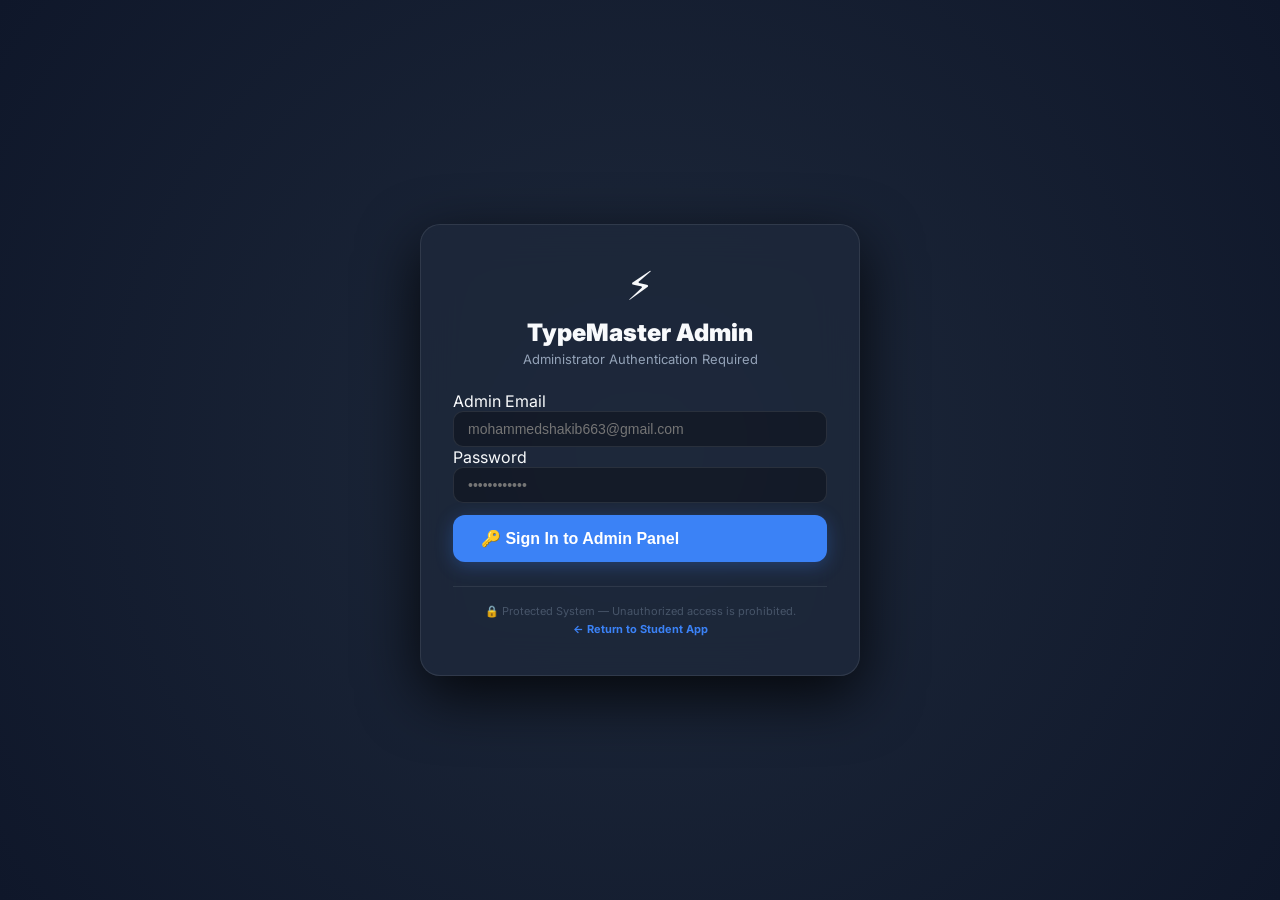
==== admin.html @ edef650a "feat: complete administrator portal admin.html with default admin credentials, lockout protection, a" ====
<!DOCTYPE html>
<html lang="en" data-theme="dark">
<head>
    <meta charset="UTF-8">
    <title>TypeMaster — Administrator Portal</title>
    <meta name="viewport" content="width=device-width, initial-scale=1.0">
    <meta name="robots" content="noindex, nofollow">
    <link rel="icon" type="image/svg+xml" href="assets/favicon.svg">
    <link rel="stylesheet" href="css/themes.css">
    <link rel="stylesheet" href="css/main.css">
    <link rel="stylesheet" href="css/components.css">
    <link rel="stylesheet" href="css/admin.css">
    <link href="https://fonts.googleapis.com/css2?family=Fira+Code:wght@400;600;700&family=Inter:wght@400;500;600;700;800;900&family=Dancing+Script:wght@700&display=swap" rel="stylesheet">
</head>
<body>

    <!-- ═══════════════════════════════════════════════════════════
         LOGIN MODAL OVERLAY (Shown if not authenticated)
    ═══════════════════════════════════════════════════════════ -->
    <div id="admin-login-overlay" class="admin-login-overlay">
        <div class="admin-login-card glass-card">
            <div class="admin-login-brand">
                <span class="brand-icon">⚡</span>
                <h2>TypeMaster Admin</h2>
                <p>Administrator Authentication Required</p>
            </div>

            <div id="login-lockout-msg" class="alert alert-danger" style="display:none;margin-bottom:16px;"></div>

            <form id="admin-login-form">
                <div class="form-group">
                    <label for="admin-email">Admin Email</label>
                    <input type="email" id="admin-email" class="form-input" placeholder="mohammedshakib663@gmail.com" required autocomplete="username">
                </div>
                <div class="form-group">
                    <label for="admin-password">Password</label>
                    <input type="password" id="admin-password" class="form-input" placeholder="••••••••••••" required autocomplete="current-password">
                </div>
                <button type="submit" class="btn btn-primary btn-lg" style="width:100%;margin-top:12px;" id="btn-admin-login">
                    🔑 Sign In to Admin Panel
                </button>
            </form>

            <div class="security-demo-note">
                🔒 Protected System — Unauthorized access is prohibited. <br>
                <a href="index.html" style="color:var(--primary);text-decoration:none;font-weight:700;">← Return to Student App</a>
            </div>
        </div>
    </div>

    <!-- ═══════════════════════════════════════════════════════════
         FIRST-LOGIN PASSWORD CHANGE MODAL
    ═══════════════════════════════════════════════════════════ -->
    <div id="force-password-modal" class="modal-overlay" style="display:none;">
        <div class="modal-card glass-card" style="max-width:480px;">
            <div class="modal-header">
                <h3>⚠️ Change Default Password</h3>
            </div>
            <div class="modal-body">
                <p style="font-size:13px;color:var(--text-sub);margin-bottom:16px;">
                    You are logged in with the default administrator password. For security, please update your password before proceeding.
                </p>
                <form id="force-pass-form">
                    <div class="form-group">
                        <label>New Password</label>
                        <input type="password" id="new-admin-pass" class="form-input" placeholder="At least 8 characters" required minlength="8">
                    </div>
                    <div class="form-group">
                        <label>Confirm New Password</label>
                        <input type="password" id="confirm-admin-pass" class="form-input" placeholder="Re-enter new password" required minlength="8">
                    </div>
                    <button type="submit" class="btn btn-primary" style="width:100%;margin-top:12px;">🔒 Save New Password</button>
                </form>
            </div>
        </div>
    </div>

    <!-- ═══════════════════════════════════════════════════════════
         MAIN ADMIN LAYOUT
    ═══════════════════════════════════════════════════════════ -->
    <div class="app-layout" id="admin-main-app" style="display:none;">
        <!-- Admin Sidebar -->
        <aside class="sidebar">
            <div class="sidebar-logo">
                <span class="logo-icon">⚡</span>
                <span class="logo-text">TypeMaster <small style="color:var(--warn);font-size:10px;display:block;">ADMIN PORTAL</small></span>
            </div>

            <nav class="nav-menu">
                <a class="nav-link active" data-admin-view="dashboard" href="#">
                    <span class="nav-icon">📊</span> Overview Dashboard
                </a>
                <a class="nav-link" data-admin-view="curriculum" href="#">
                    <span class="nav-icon">📚</span> 300 Lessons Manager
                </a>
                <a class="nav-link" data-admin-view="certificates" href="#">
                    <span class="nav-icon">📜</span> Certificates Manager
                </a>
                <a class="nav-link" data-admin-view="texts" href="#">
                    <span class="nav-icon">📝</span> Practice Texts Manager
                </a>
                <a class="nav-link" data-admin-view="achievements" href="#">
                    <span class="nav-icon">🏆</span> Achievements Config
                </a>
                <a class="nav-link" data-admin-view="security" href="#">
                    <span class="nav-icon">🔒</span> Security & Password
                </a>
            </nav>

            <div class="sidebar-footer">
                <button class="btn btn-ghost btn-sm" style="width:100%;color:var(--error);" id="btn-admin-logout">
                    🚪 Logout Admin
                </button>
            </div>
        </aside>

        <!-- Main Workspace -->
        <main class="main-content">
            <!-- Header -->
            <header class="top-bar">
                <div class="top-bar-title" id="admin-page-title">Overview Dashboard</div>
                <div style="display:flex;align-items:center;gap:12px;">
                    <span class="badge badge-warn">⚙️ Admin Mode</span>
                    <span style="font-size:12px;color:var(--text-muted);" id="admin-user-display">mohammedshakib663@gmail.com</span>
                    <a href="index.html" class="btn btn-ghost btn-sm">👁️ Student View</a>
                </div>
            </header>

            <!-- Security Alert Banner -->
            <div style="background:rgba(245,158,11,0.1);border:1px solid var(--warn);padding:10px 16px;border-radius:10px;margin-bottom:20px;font-size:12px;color:var(--warn);display:flex;align-items:center;justify-content:space-between;">
                <span>ℹ️ <strong>Demonstration Security Notice:</strong> Client-side authentication active for local setup. Replace with server-side OAuth/JWT before public deployment.</span>
                <span style="font-weight:800;">TypeMaster v3.0</span>
            </div>

            <!-- Content Area -->
            <div class="content-body">
                <!-- VIEW 1: OVERVIEW DASHBOARD -->
                <section id="admin-view-dashboard" class="admin-view-section active">
                    <div class="stats-overview-grid" style="display:grid;grid-template-columns:repeat(auto-fit, minmax(200px, 1fr));gap:16px;margin-bottom:24px;">
                        <div class="glass-card" style="padding:20px;">
                            <div style="font-size:11px;color:var(--text-sub);text-transform:uppercase;font-weight:700;">Total Curriculum</div>
                            <div style="font-size:32px;font-weight:900;color:var(--primary);">300 Lessons</div>
                            <div style="font-size:12px;color:var(--success);margin-top:4px;">15 Units Active</div>
                        </div>
                        <div class="glass-card" style="padding:20px;">
                            <div style="font-size:11px;color:var(--text-sub);text-transform:uppercase;font-weight:700;">Milestone Certificates</div>
                            <div style="font-size:32px;font-weight:900;color:var(--warn);" id="admin-stat-certs">6 Levels</div>
                            <div style="font-size:12px;color:var(--text-sub);margin-top:4px;">Signed by Mohammed Shakib</div>
                        </div>
                        <div class="glass-card" style="padding:20px;">
                            <div style="font-size:11px;color:var(--text-sub);text-transform:uppercase;font-weight:700;">Provider Name</div>
                            <div style="font-size:20px;font-weight:900;color:#FFF;" id="admin-stat-provider">Mohammed Shakib</div>
                            <div style="font-size:12px;color:var(--primary);margin-top:4px;">Founder & Director</div>
                        </div>
                        <div class="glass-card" style="padding:20px;">
                            <div style="font-size:11px;color:var(--text-sub);text-transform:uppercase;font-weight:700;">System Health</div>
                            <div style="font-size:20px;font-weight:900;color:var(--success);">100% Operational</div>
                            <div style="font-size:12px;color:var(--text-sub);margin-top:4px;">PWA & LocalStorage Active</div>
                        </div>
                    </div>

                    <div class="glass-card" style="padding:24px;margin-bottom:24px;">
                        <h3 style="font-size:16px;margin-bottom:14px;">⚡ Quick Management Actions</h3>
                        <div style="display:flex;gap:12px;flex-wrap:wrap;">
                            <button class="btn btn-primary" onclick="switchAdminView('curriculum')">📚 Manage 300 Lessons</button>
                            <button class="btn btn-ghost" onclick="switchAdminView('certificates')">📜 Provider & Certificate Settings</button>
                            <button class="btn btn-ghost" onclick="switchAdminView('security')">🔒 Change Admin Password</button>
                        </div>
                    </div>
                </section>

                <!-- VIEW 2: LESSON MANAGEMENT -->
                <section id="admin-view-curriculum" class="admin-view-section" style="display:none;">
                    <div class="glass-card" style="padding:24px;">
                        <div style="display:flex;justify-content:space-between;align-items:center;margin-bottom:16px;">
                            <h3 style="font-size:18px;">📚 300-Lesson Curriculum Overview</h3>
                            <span class="badge badge-primary">300 Active Lessons</span>
                        </div>
                        <div style="max-height:500px;overflow-y:auto;">
                            <table class="admin-table">
                                <thead>
                                    <tr>
                                        <th>ID</th>
                                        <th>Title</th>
                                        <th>Unit</th>
                                        <th>Target Keys</th>
                                        <th>Min WPM</th>
                                        <th>Min Acc</th>
                                    </tr>
                                </thead>
                                <tbody id="admin-curriculum-table-body"></tbody>
                            </table>
                        </div>
                    </div>
                </section>

                <!-- VIEW 3: CERTIFICATE MANAGEMENT -->
                <section id="admin-view-certificates" class="admin-view-section" style="display:none;">
                    <div class="glass-card" style="padding:24px;margin-bottom:24px;">
                        <h3 style="font-size:18px;margin-bottom:16px;">📜 Provider Details Configuration</h3>
                        <form id="admin-provider-form">
                            <div style="display:grid;grid-template-columns:1fr 1fr 1fr;gap:16px;margin-bottom:16px;">
                                <div class="form-group">
                                    <label>Provider Name (Signed By)</label>
                                    <input type="text" id="adm-prov-name" class="form-input" value="Mohammed Shakib" required>
                                </div>
                                <div class="form-group">
                                    <label>Provider Title</label>
                                    <input type="text" id="adm-prov-title" class="form-input" value="Founder & Director" required>
                                </div>
                                <div class="form-group">
                                    <label>Organization</label>
                                    <input type="text" id="adm-prov-org" class="form-input" value="TypeMaster Academy" required>
                                </div>
                            </div>
                            <button type="submit" class="btn btn-primary">💾 Save Provider Settings</button>
                        </form>
                    </div>

                    <div class="glass-card" style="padding:24px;">
                        <h3 style="font-size:18px;margin-bottom:14px;">🎓 Issued Certificates Ledger</h3>
                        <div id="admin-issued-certs-list" style="font-size:13px;color:var(--text-sub);">Loading issued certificates...</div>
                    </div>
                </section>

                <!-- VIEW 4: PRACTICE TEXTS -->
                <section id="admin-view-texts" class="admin-view-section" style="display:none;">
                    <div class="glass-card" style="padding:24px;">
                        <h3 style="font-size:18px;margin-bottom:14px;">📝 Custom Practice Text Repository</h3>
                        <p style="font-size:13px;color:var(--text-sub);margin-bottom:16px;">Manage practice text categories: Easy, Medium, Hard, Quotes, Numbers, Code.</p>
                        <div style="background:rgba(0,0,0,0.3);padding:16px;border-radius:12px;font-family:monospace;font-size:13px;color:var(--primary);">
                            TEXT_DATA Repository Active (10 Easy, 10 Medium, 10 Hard, 8 Quotes, 5 Numbers, 7 Symbols, 15 Code Snippets)
                        </div>
                    </div>
                </section>

                <!-- VIEW 5: ACHIEVEMENTS -->
                <section id="admin-view-achievements" class="admin-view-section" style="display:none;">
                    <div class="glass-card" style="padding:24px;">
                        <h3 style="font-size:18px;margin-bottom:14px;">🏆 Achievement Badges Configuration</h3>
                        <p style="font-size:13px;color:var(--text-sub);">24+ unlockable achievement badges active across speed, accuracy, streaks, and curriculum milestones.</p>
                    </div>
                </section>

                <!-- VIEW 6: SECURITY & PASSWORD -->
                <section id="admin-view-security" class="admin-view-section" style="display:none;">
                    <div class="glass-card" style="padding:24px;max-width:560px;">
                        <h3 style="font-size:18px;margin-bottom:16px;">🔒 Change Administrator Password</h3>
                        <form id="admin-change-pass-form">
                            <div class="form-group">
                                <label>Current Password</label>
                                <input type="password" id="adm-curr-pass" class="form-input" placeholder="Current password" required>
                            </div>
                            <div class="form-group">
                                <label>New Password</label>
                                <input type="password" id="adm-new-pass" class="form-input" placeholder="At least 8 characters" required minlength="8">
                            </div>
                            <div class="form-group">
                                <label>Confirm New Password</label>
                                <input type="password" id="adm-conf-pass" class="form-input" placeholder="Confirm new password" required minlength="8">
                            </div>
                            <button type="submit" class="btn btn-primary" style="margin-top:10px;">🔒 Update Administrator Password</button>
                        </form>
                    </div>
                </section>
            </div>
        </main>
    </div>

    <!-- Scripts -->
    <script src="js/curriculum.js"></script>
    <script src="js/certificate.js"></script>
    <script src="js/admin.js"></script>

</body>
</html>
---- css/themes.css ----
/* ─────────────────────────────────────────────────────────
   TypeMaster v3 - CSS Theme Variables
   8 premium themes using CSS custom properties
───────────────────────────────────────────────────────── */

:root, [data-theme="dark"] {
    --bg:          #0F172A;
    --bg-alt:      #111827;
    --card:        rgba(30, 41, 59, 0.75);
    --card-border: rgba(255, 255, 255, 0.09);
    --primary:     #3B82F6;
    --primary-h:   #2563EB;
    --primary-a:   rgba(59, 130, 246, 0.25);
    --success:     #22C55E;
    --success-a:   rgba(34, 197, 94, 0.2);
    --error:       #EF4444;
    --error-a:     rgba(239, 68, 68, 0.2);
    --warn:        #F59E0B;
    --warn-a:      rgba(245, 158, 11, 0.2);
    --purple:      #8B5CF6;
    --cyan:        #06B6D4;
    --text:        #F8FAFC;
    --text-sub:    #94A3B8;
    --text-muted:  #475569;
    --shadow:      rgba(0, 0, 0, 0.45);
    --glow:        rgba(59, 130, 246, 0.3);
    --char-ok:     #22C55E;
    --char-err:    #EF4444;
    --char-un:     #64748B;
    --caret-c:     #3B82F6;
    --xp-bar:      #3B82F6;
}

[data-theme="light"] {
    --bg:          #F1F5F9;
    --bg-alt:      #E2E8F0;
    --card:        rgba(255, 255, 255, 0.9);
    --card-border: rgba(0, 0, 0, 0.09);
    --primary:     #2563EB;
    --primary-h:   #1D4ED8;
    --primary-a:   rgba(37, 99, 235, 0.15);
    --success:     #16A34A;
    --success-a:   rgba(22, 163, 74, 0.15);
    --error:       #DC2626;
    --error-a:     rgba(220, 38, 38, 0.12);
    --warn:        #D97706;
    --warn-a:      rgba(217, 119, 6, 0.15);
    --purple:      #7C3AED;
    --cyan:        #0891B2;
    --text:        #0F172A;
    --text-sub:    #475569;
    --text-muted:  #94A3B8;
    --shadow:      rgba(0, 0, 0, 0.1);
    --glow:        rgba(37, 99, 235, 0.2);
    --char-ok:     #16A34A;
    --char-err:    #DC2626;
    --char-un:     #94A3B8;
    --caret-c:     #2563EB;
    --xp-bar:      #2563EB;
}

[data-theme="midnight"] {
    --bg:          #030712;
    --bg-alt:      #0a0f1e;
    --card:        rgba(17, 24, 39, 0.85);
    --card-border: rgba(255, 255, 255, 0.06);
    --primary:     #6366F1;
    --primary-h:   #4F46E5;
    --primary-a:   rgba(99, 102, 241, 0.3);
    --success:     #10B981;
    --success-a:   rgba(16, 185, 129, 0.2);
    --error:       #F43F5E;
    --error-a:     rgba(244, 63, 94, 0.2);
    --warn:        #F59E0B;
    --warn-a:      rgba(245, 158, 11, 0.15);
    --purple:      #A78BFA;
    --cyan:        #22D3EE;
    --text:        #F9FAFB;
    --text-sub:    #9CA3AF;
    --text-muted:  #4B5563;
    --shadow:      rgba(0, 0, 0, 0.65);
    --glow:        rgba(99, 102, 241, 0.35);
    --char-ok:     #10B981;
    --char-err:    #F43F5E;
    --char-un:     #374151;
    --caret-c:     #6366F1;
    --xp-bar:      #6366F1;
}

[data-theme="cyber"] {
    --bg:          #050B14;
    --bg-alt:      #0A192F;
    --card:        rgba(10, 25, 47, 0.88);
    --card-border: rgba(0, 242, 254, 0.2);
    --primary:     #00F2FE;
    --primary-h:   #4FACFE;
    --primary-a:   rgba(0, 242, 254, 0.18);
    --success:     #00FF87;
    --success-a:   rgba(0, 255, 135, 0.15);
    --error:       #FF0844;
    --error-a:     rgba(255, 8, 68, 0.15);
    --warn:        #FFB199;
    --warn-a:      rgba(255, 177, 153, 0.15);
    --purple:      #BD34FE;
    --cyan:        #00F2FE;
    --text:        #E6F1FF;
    --text-sub:    #8892B0;
    --text-muted:  #3D5A80;
    --shadow:      rgba(0, 242, 254, 0.15);
    --glow:        rgba(0, 242, 254, 0.4);
    --char-ok:     #00FF87;
    --char-err:    #FF0844;
    --char-un:     #2D4A6A;
    --caret-c:     #00F2FE;
    --xp-bar:      #00F2FE;
}

[data-theme="hacker"] {
    --bg:          #050E05;
    --bg-alt:      #071207;
    --card:        rgba(10, 30, 10, 0.88);
    --card-border: rgba(34, 197, 94, 0.25);
    --primary:     #22C55E;
    --primary-h:   #16A34A;
    --primary-a:   rgba(34, 197, 94, 0.2);
    --success:     #4ADE80;
    --success-a:   rgba(74, 222, 128, 0.15);
    --error:       #F87171;
    --error-a:     rgba(248, 113, 113, 0.15);
    --warn:        #FACC15;
    --warn-a:      rgba(250, 204, 21, 0.15);
    --purple:      #A3E635;
    --cyan:        #34D399;
    --text:        #DCFCE7;
    --text-sub:    #86EFAC;
    --text-muted:  #166534;
    --shadow:      rgba(34, 197, 94, 0.2);
    --glow:        rgba(34, 197, 94, 0.4);
    --char-ok:     #4ADE80;
    --char-err:    #F87171;
    --char-un:     #166534;
    --caret-c:     #22C55E;
    --xp-bar:      #22C55E;
}

[data-theme="purple"] {
    --bg:          #120924;
    --bg-alt:      #1a1035;
    --card:        rgba(35, 18, 65, 0.85);
    --card-border: rgba(168, 85, 247, 0.2);
    --primary:     #A855F7;
    --primary-h:   #9333EA;
    --primary-a:   rgba(168, 85, 247, 0.2);
    --success:     #34D399;
    --success-a:   rgba(52, 211, 153, 0.15);
    --error:       #F43F5E;
    --error-a:     rgba(244, 63, 94, 0.15);
    --warn:        #FBBF24;
    --warn-a:      rgba(251, 191, 36, 0.15);
    --purple:      #C084FC;
    --cyan:        #818CF8;
    --text:        #FAF5FF;
    --text-sub:    #E9D5FF;
    --text-muted:  #581C87;
    --shadow:      rgba(168, 85, 247, 0.3);
    --glow:        rgba(168, 85, 247, 0.45);
    --char-ok:     #34D399;
    --char-err:    #F43F5E;
    --char-un:     #581C87;
    --caret-c:     #A855F7;
    --xp-bar:      #A855F7;
}

[data-theme="ocean"] {
    --bg:          #0A192F;
    --bg-alt:      #0D2137;
    --card:        rgba(15, 34, 64, 0.88);
    --card-border: rgba(100, 255, 218, 0.18);
    --primary:     #64FFDA;
    --primary-h:   #45D9B5;
    --primary-a:   rgba(100, 255, 218, 0.15);
    --success:     #64FFDA;
    --success-a:   rgba(100, 255, 218, 0.15);
    --error:       #FF5370;
    --error-a:     rgba(255, 83, 112, 0.15);
    --warn:        #FFCB6B;
    --warn-a:      rgba(255, 203, 107, 0.15);
    --purple:      #C792EA;
    --cyan:        #89DDFF;
    --text:        #CCD6F6;
    --text-sub:    #8892B0;
    --text-muted:  #1E3A5F;
    --shadow:      rgba(0, 0, 0, 0.5);
    --glow:        rgba(100, 255, 218, 0.3);
    --char-ok:     #64FFDA;
    --char-err:    #FF5370;
    --char-un:     #1E3A5F;
    --caret-c:     #64FFDA;
    --xp-bar:      #64FFDA;
}

[data-theme="sunset"] {
    --bg:          #1A0C18;
    --bg-alt:      #24111F;
    --card:        rgba(45, 18, 42, 0.85);
    --card-border: rgba(251, 146, 60, 0.2);
    --primary:     #FB923C;
    --primary-h:   #F97316;
    --primary-a:   rgba(251, 146, 60, 0.2);
    --success:     #4ADE80;
    --success-a:   rgba(74, 222, 128, 0.15);
    --error:       #F43F5E;
    --error-a:     rgba(244, 63, 94, 0.15);
    --warn:        #FACC15;
    --warn-a:      rgba(250, 204, 21, 0.15);
    --purple:      #E879F9;
    --cyan:        #F472B6;
    --text:        #FFF7ED;
    --text-sub:    #FFEDD5;
    --text-muted:  #7C2D12;
    --shadow:      rgba(251, 146, 60, 0.2);
    --glow:        rgba(251, 146, 60, 0.4);
    --char-ok:     #4ADE80;
    --char-err:    #F43F5E;
    --char-un:     #7C2D12;
    --caret-c:     #FB923C;
    --xp-bar:      #FB923C;
}
---- css/main.css ----
/* ─────────────────────────────────────────────────────────
   TypeMaster v3 - Core Styles & Layout
───────────────────────────────────────────────────────── */

*, *::before, *::after { box-sizing: border-box; margin: 0; padding: 0; }

html {
    scroll-behavior: smooth;
    font-size: 16px;
}

body {
    font-family: 'Inter', system-ui, -apple-system, sans-serif;
    background: var(--bg);
    color: var(--text);
    min-height: 100vh;
    display: flex;
    flex-direction: column;
    overflow-x: hidden;
    transition: background 0.3s ease, color 0.3s ease;
}

/* ─── SCROLLBAR ─── */
::-webkit-scrollbar { width: 7px; }
::-webkit-scrollbar-track { background: transparent; }
::-webkit-scrollbar-thumb { background: var(--card-border); border-radius: 10px; }
::-webkit-scrollbar-thumb:hover { background: var(--primary); }

/* ─── GLASS CARD ─── */
.glass-card {
    background: var(--card);
    backdrop-filter: blur(20px);
    -webkit-backdrop-filter: blur(20px);
    border: 1px solid var(--card-border);
    border-radius: 20px;
    box-shadow: 0 8px 40px var(--shadow);
}

/* ─── LAYOUT ─── */
.app-layout {
    display: flex;
    min-height: 100vh;
}

/* ─── SIDEBAR NAV ─── */
.sidebar {
    width: 240px;
    min-height: 100vh;
    background: var(--card);
    backdrop-filter: blur(20px);
    border-right: 1px solid var(--card-border);
    display: flex;
    flex-direction: column;
    padding: 24px 0;
    gap: 4px;
    position: fixed;
    top: 0; left: 0; bottom: 0;
    z-index: 100;
    transition: transform 0.3s ease;
}

.sidebar-brand {
    display: flex;
    align-items: center;
    gap: 12px;
    padding: 0 20px 24px;
    border-bottom: 1px solid var(--card-border);
    margin-bottom: 8px;
    text-decoration: none;
    color: var(--text);
}

.brand-icon-wrap {
    width: 42px;
    height: 42px;
    border-radius: 12px;
    background: var(--primary-a);
    border: 1px solid var(--primary);
    display: flex;
    align-items: center;
    justify-content: center;
    font-size: 22px;
    box-shadow: 0 0 14px var(--glow);
}

.brand-text h1 {
    font-size: 17px;
    font-weight: 800;
    background: linear-gradient(135deg, var(--text) 0%, var(--primary) 100%);
    -webkit-background-clip: text;
    -webkit-text-fill-color: transparent;
    letter-spacing: -0.3px;
}

.brand-tagline {
    font-size: 11px;
    color: var(--text-sub);
    font-weight: 500;
}

.nav-link {
    display: flex;
    align-items: center;
    gap: 12px;
    padding: 11px 20px;
    border-radius: 12px;
    margin: 0 12px;
    color: var(--text-sub);
    text-decoration: none;
    font-size: 14px;
    font-weight: 600;
    transition: all 0.18s ease;
    cursor: pointer;
}

.nav-link:hover {
    color: var(--text);
    background: rgba(255, 255, 255, 0.05);
}

.nav-link.active {
    color: var(--text);
    background: var(--primary-a);
    border: 1px solid var(--primary);
    box-shadow: 0 0 14px var(--glow);
}

.nav-link .nav-icon { font-size: 18px; width: 22px; text-align: center; }

.sidebar-footer {
    margin-top: auto;
    padding: 16px 20px;
    border-top: 1px solid var(--card-border);
}

.xp-bar-wrap { margin-top: 8px; }
.xp-bar-track { height: 5px; background: rgba(255,255,255,0.1); border-radius: 10px; overflow: hidden; }
.xp-bar-fill { height: 100%; background: var(--xp-bar); border-radius: 10px; transition: width 0.6s ease; box-shadow: 0 0 8px var(--glow); }

/* ─── MAIN CONTENT ─── */
.main-content {
    flex: 1;
    margin-left: 240px;
    min-height: 100vh;
    display: flex;
    flex-direction: column;
    max-width: calc(100vw - 240px);
}

.top-bar {
    position: sticky;
    top: 0;
    z-index: 50;
    padding: 14px 32px;
    background: rgba(var(--bg), 0.85);
    backdrop-filter: blur(16px);
    border-bottom: 1px solid var(--card-border);
    display: flex;
    align-items: center;
    justify-content: space-between;
    gap: 16px;
}

.top-bar-streak {
    display: flex;
    align-items: center;
    gap: 8px;
    font-size: 14px;
    color: var(--warn);
    font-weight: 700;
    background: var(--warn-a);
    padding: 6px 14px;
    border-radius: 20px;
    border: 1px solid var(--warn);
}

.install-pwa-btn {
    display: none;
    align-items: center;
    gap: 8px;
    padding: 8px 16px;
    background: var(--primary-a);
    border: 1px solid var(--primary);
    border-radius: 10px;
    color: var(--primary);
    font-size: 13px;
    font-weight: 600;
    cursor: pointer;
}

.page-content {
    flex: 1;
    padding: 32px;
    overflow-y: auto;
}

/* ─── VIEWS ─── */
.view-section { display: none; animation: fadeUp 0.3s ease; }
.view-section.active { display: block; }

@keyframes fadeUp {
    from { opacity: 0; transform: translateY(16px); }
    to   { opacity: 1; transform: translateY(0); }
}

/* ─── PAGE HEADERS ─── */
.page-header {
    margin-bottom: 28px;
}

.page-header h2 {
    font-size: 26px;
    font-weight: 800;
    letter-spacing: -0.5px;
    margin-bottom: 6px;
}

.page-header p {
    color: var(--text-sub);
    font-size: 15px;
}

/* ─── GENERIC GRID CARDS ─── */
.stats-grid {
    display: grid;
    grid-template-columns: repeat(auto-fit, minmax(160px, 1fr));
    gap: 16px;
    margin-bottom: 24px;
}

.stat-card {
    background: var(--card);
    border: 1px solid var(--card-border);
    border-radius: 16px;
    padding: 20px;
    text-align: center;
    transition: transform 0.2s ease;
}

.stat-card:hover { transform: translateY(-3px); }
.stat-card .label { font-size: 11px; text-transform: uppercase; letter-spacing: 1px; color: var(--text-muted); margin-bottom: 6px; }
.stat-card .value { font-size: 26px; font-weight: 800; color: var(--text); }
.stat-card .value.primary { color: var(--primary); }
.stat-card .value.success { color: var(--success); }
.stat-card .value.warn { color: var(--warn); }

/* ─── BUTTONS ─── */
.btn {
    display: inline-flex;
    align-items: center;
    gap: 8px;
    padding: 10px 22px;
    border-radius: 12px;
    font-size: 14px;
    font-weight: 600;
    border: none;
    cursor: pointer;
    transition: all 0.2s ease;
    text-decoration: none;
    white-space: nowrap;
}

.btn-primary {
    background: var(--primary);
    color: #fff;
    box-shadow: 0 4px 18px var(--glow);
}

.btn-primary:hover {
    background: var(--primary-h);
    transform: translateY(-2px);
    box-shadow: 0 6px 24px var(--glow);
}

.btn-ghost {
    background: rgba(255,255,255,0.06);
    color: var(--text-sub);
    border: 1px solid var(--card-border);
}

.btn-ghost:hover {
    background: rgba(255,255,255,0.12);
    color: var(--text);
}

.btn-danger {
    background: var(--error-a);
    color: var(--error);
    border: 1px solid var(--error);
}

.btn-danger:hover { background: var(--error); color: #fff; }

.btn-sm { padding: 7px 14px; font-size: 13px; }
.btn-lg { padding: 14px 28px; font-size: 16px; }

/* ─── BADGES ─── */
.badge {
    display: inline-flex;
    align-items: center;
    padding: 2px 10px;
    border-radius: 20px;
    font-size: 12px;
    font-weight: 700;
}

.badge-success { background: var(--success-a); color: var(--success); }
.badge-error   { background: var(--error-a);   color: var(--error); }
.badge-warn    { background: var(--warn-a);     color: var(--warn); }
.badge-primary { background: var(--primary-a);  color: var(--primary); }

.grade-badge {
    font-size: 14px;
    font-weight: 800;
    color: var(--primary);
    background: var(--primary-a);
    padding: 2px 10px;
    border-radius: 8px;
}

/* ─── MODALS ─── */
.modal {
    position: fixed;
    inset: 0;
    background: rgba(0, 0, 0, 0.7);
    backdrop-filter: blur(10px);
    z-index: 9000;
    display: flex;
    align-items: center;
    justify-content: center;
    padding: 20px;
    opacity: 0;
    pointer-events: none;
    transition: opacity 0.25s ease;
}

.modal.open {
    opacity: 1;
    pointer-events: all;
}

.modal-box {
    width: 100%;
    max-width: 780px;
    max-height: 90vh;
    overflow-y: auto;
    padding: 32px;
    transform: scale(0.95);
    transition: transform 0.3s cubic-bezier(0.34, 1.56, 0.64, 1);
}

.modal.open .modal-box {
    transform: scale(1);
}

.modal-header {
    display: flex;
    align-items: center;
    justify-content: space-between;
    margin-bottom: 24px;
}

.modal-close-btn {
    width: 34px;
    height: 34px;
    background: rgba(255,255,255,0.08);
    border: 1px solid var(--card-border);
    border-radius: 50%;
    color: var(--text-sub);
    font-size: 16px;
    cursor: pointer;
    display: flex;
    align-items: center;
    justify-content: center;
}

.modal-close-btn:hover { background: var(--error-a); color: var(--error); }

/* ─── TOAST / ACHIEVEMENT ─── */
.achievement-toast {
    position: fixed;
    bottom: 28px;
    right: 28px;
    display: flex;
    align-items: center;
    gap: 16px;
    padding: 16px 22px;
    z-index: 99990;
    border-left: 4px solid var(--success);
    opacity: 0;
    transform: translateX(30px);
    transition: all 0.4s cubic-bezier(0.34, 1.56, 0.64, 1);
    max-width: 340px;
}

.achievement-toast.show { opacity: 1; transform: translateX(0); }
.achievement-toast .toast-icon { font-size: 34px; }
.achievement-toast button { background: none; border: none; color: var(--text-muted); cursor: pointer; font-size: 18px; margin-left: auto; }

/* ─── TABLE ─── */
.data-table {
    width: 100%;
    border-collapse: collapse;
    font-size: 14px;
}

.data-table th {
    text-align: left;
    padding: 12px 16px;
    font-size: 11px;
    text-transform: uppercase;
    letter-spacing: 0.8px;
    color: var(--text-muted);
    border-bottom: 1px solid var(--card-border);
}

.data-table td {
    padding: 12px 16px;
    border-bottom: 1px solid rgba(255,255,255,0.04);
    color: var(--text-sub);
}

.data-table tr:hover td { background: rgba(255,255,255,0.02); }

/* ─── CHART CONTAINERS ─── */
.chart-wrap {
    position: relative;
    height: 280px;
}

.chart-wrap-sm { height: 200px; }

/* ─── SETTINGS FORM ─── */
.settings-group {
    margin-bottom: 28px;
}

.settings-group h3 {
    font-size: 14px;
    font-weight: 700;
    color: var(--text-sub);
    text-transform: uppercase;
    letter-spacing: 0.8px;
    margin-bottom: 16px;
    padding-bottom: 10px;
    border-bottom: 1px solid var(--card-border);
}

.setting-row {
    display: flex;
    align-items: center;
    justify-content: space-between;
    padding: 12px 0;
    gap: 16px;
}

.setting-label { font-size: 14px; font-weight: 500; color: var(--text); }
.setting-sub   { font-size: 12px; color: var(--text-muted); margin-top: 2px; }

.setting-control {
    min-width: 160px;
}

.form-select, .form-input {
    width: 100%;
    padding: 9px 14px;
    background: rgba(0,0,0,0.3);
    border: 1px solid var(--card-border);
    border-radius: 10px;
    color: var(--text);
    font-size: 14px;
    transition: border-color 0.2s;
}

.form-select:focus, .form-input:focus {
    outline: none;
    border-color: var(--primary);
    box-shadow: 0 0 0 3px var(--primary-a);
}

input[type="range"] {
    width: 100%;
    accent-color: var(--primary);
}

.toggle-switch {
    position: relative;
    width: 46px;
    height: 24px;
}

.toggle-switch input { opacity: 0; width: 0; height: 0; }

.toggle-track {
    position: absolute;
    inset: 0;
    background: rgba(255,255,255,0.15);
    border-radius: 12px;
    cursor: pointer;
    transition: background 0.3s;
}

.toggle-track::before {
    content: '';
    position: absolute;
    width: 18px; height: 18px;
    top: 3px; left: 3px;
    background: white;
    border-radius: 50%;
    transition: transform 0.3s;
}

.toggle-switch input:checked + .toggle-track { background: var(--primary); }
.toggle-switch input:checked + .toggle-track::before { transform: translateX(22px); }

/* ─── LEVEL UP BANNER ─── */
.level-up-banner {
    position: fixed;
    top: 50%;
    left: 50%;
    transform: translate(-50%, -50%) scale(0.8);
    z-index: 99998;
    padding: 48px;
    text-align: center;
    opacity: 0;
    transition: all 0.5s cubic-bezier(0.34, 1.56, 0.64, 1);
    pointer-events: none;
}

.level-up-banner.show {
    opacity: 1;
    transform: translate(-50%, -50%) scale(1);
    pointer-events: all;
}

.level-up-banner h2 { font-size: 32px; font-weight: 800; margin: 12px 0; }
.level-badge {
    display: inline-block;
    padding: 8px 24px;
    background: var(--primary-a);
    border: 2px solid var(--primary);
    border-radius: 30px;
    font-size: 20px;
    font-weight: 800;
    color: var(--primary);
    margin: 12px 0;
    box-shadow: 0 0 24px var(--glow);
}

/* ─── RESPONSIVE ─── */
@media (max-width: 900px) {
    .sidebar {
        transform: translateX(-100%);
    }
    .sidebar.open {
        transform: translateX(0);
    }
    .main-content {
        margin-left: 0;
        max-width: 100vw;
    }
}

@media (max-width: 640px) {
    .page-content { padding: 16px; }
    .stats-grid { grid-template-columns: 1fr 1fr; }
}

/* ─── MISC ─── */
.text-muted { color: var(--text-muted); }
.text-sub   { color: var(--text-sub); }
.text-success { color: var(--success); }
.text-error   { color: var(--error); }
.text-primary { color: var(--primary); }

kbd {
    background: rgba(255,255,255,0.1);
    border: 1px solid var(--card-border);
    border-radius: 5px;
    padding: 2px 7px;
    font-family: 'Fira Code', monospace;
    font-size: 12px;
}
---- css/components.css ----
/* ─────────────────────────────────────────────────────────
   TypeMaster v3 - Component Styles
   Home, Lesson Map, Arena, Keyboard, Achievements, Stats
───────────────────────────────────────────────────────── */

/* ──────────────────────────────
   HOME / DASHBOARD
────────────────────────────── */
.home-hero {
    display: grid;
    grid-template-columns: 1.2fr 1fr;
    gap: 24px;
    margin-bottom: 28px;
}

.hero-profile-card {
    padding: 32px;
    display: flex;
    gap: 20px;
    align-items: flex-start;
}

.avatar-circle {
    width: 64px;
    height: 64px;
    border-radius: 50%;
    background: linear-gradient(135deg, var(--primary), var(--purple));
    display: flex;
    align-items: center;
    justify-content: center;
    font-size: 26px;
    flex-shrink: 0;
    box-shadow: 0 0 20px var(--glow);
}

.hero-profile-info h2 { font-size: 22px; font-weight: 800; margin-bottom: 4px; }
.hero-profile-info .level-tag {
    display: inline-flex;
    align-items: center;
    gap: 6px;
    background: var(--primary-a);
    border: 1px solid var(--primary);
    padding: 4px 12px;
    border-radius: 20px;
    font-size: 13px;
    font-weight: 700;
    color: var(--primary);
    margin-bottom: 12px;
}

.xp-section { margin-top: 10px; }
.xp-label { font-size: 12px; color: var(--text-muted); margin-bottom: 5px; }
.xp-track  { height: 8px; background: rgba(255,255,255,0.1); border-radius: 10px; overflow: hidden; }
.xp-fill   { height: 100%; background: var(--xp-bar); border-radius: 10px; transition: width 0.8s ease; box-shadow: 0 0 10px var(--glow); }

.hero-stats-grid {
    display: grid;
    grid-template-columns: 1fr 1fr;
    gap: 10px;
    align-self: start;
}

.mini-stat-card {
    background: var(--card);
    border: 1px solid var(--card-border);
    border-radius: 14px;
    padding: 14px 16px;
}

.mini-stat-card .lbl { font-size: 11px; text-transform: uppercase; letter-spacing: 0.8px; color: var(--text-muted); }
.mini-stat-card .val { font-size: 22px; font-weight: 800; margin-top: 2px; }

.home-cards-row {
    display: grid;
    grid-template-columns: 2fr 1fr;
    gap: 24px;
    margin-bottom: 24px;
}

.next-lesson-card {
    padding: 24px;
    display: flex;
    align-items: center;
    gap: 20px;
}

.next-lesson-icon {
    width: 56px;
    height: 56px;
    border-radius: 16px;
    background: linear-gradient(135deg, var(--primary), var(--purple));
    display: flex;
    align-items: center;
    justify-content: center;
    font-size: 24px;
    flex-shrink: 0;
    box-shadow: 0 4px 20px var(--glow);
}

.next-lesson-card h3 { font-size: 17px; font-weight: 700; margin-bottom: 4px; }
.next-lesson-card p  { font-size: 13px; color: var(--text-sub); margin-bottom: 14px; }

.streak-card {
    padding: 24px;
    text-align: center;
    display: flex;
    flex-direction: column;
    align-items: center;
    justify-content: center;
}

.streak-flame { font-size: 48px; line-height: 1; margin-bottom: 8px; }
.streak-number { font-size: 48px; font-weight: 900; color: var(--warn); line-height: 1; }
.streak-label  { font-size: 14px; color: var(--text-sub); margin-top: 4px; }

.quote-card { padding: 24px; font-style: italic; color: var(--text-sub); line-height: 1.7; }

/* ──────────────────────────────
   LESSON MAP
────────────────────────────── */
.unit-block {
    margin-bottom: 32px;
}

.unit-header {
    display: flex;
    align-items: center;
    gap: 16px;
    padding: 16px 20px;
    background: var(--card);
    border: 1px solid var(--card-border);
    border-radius: 16px;
    margin-bottom: 14px;
}

.unit-icon { font-size: 28px; }
.unit-title { font-size: 18px; font-weight: 700; margin-bottom: 2px; }
.unit-desc  { font-size: 13px; color: var(--text-sub); }

.unit-progress-pill {
    margin-left: auto;
    background: var(--primary-a);
    border: 1px solid var(--primary);
    color: var(--primary);
    padding: 4px 14px;
    border-radius: 20px;
    font-size: 13px;
    font-weight: 700;
    white-space: nowrap;
}

.lessons-row {
    display: grid;
    grid-template-columns: repeat(auto-fill, minmax(200px, 1fr));
    gap: 12px;
}

.lesson-card {
    background: var(--card);
    border: 1px solid var(--card-border);
    border-radius: 16px;
    padding: 18px;
    cursor: pointer;
    transition: all 0.2s ease;
    position: relative;
    overflow: hidden;
}

.lesson-card::before {
    content: '';
    position: absolute;
    top: 0; left: 0; right: 0;
    height: 3px;
    background: var(--unit-color, var(--primary));
    opacity: 0;
    transition: opacity 0.2s;
}

.lesson-card:hover::before { opacity: 1; }
.lesson-card:hover { transform: translateY(-3px); box-shadow: 0 8px 30px var(--shadow); }

.lesson-card.done {
    border-color: var(--success);
    background: linear-gradient(135deg, var(--card) 0%, var(--success-a) 100%);
}

.lesson-card.locked {
    opacity: 0.5;
    cursor: not-allowed;
    pointer-events: none;
}

.lesson-card.attempted {
    border-color: var(--warn);
}

.lesson-num {
    font-size: 11px;
    font-weight: 700;
    color: var(--text-muted);
    text-transform: uppercase;
    letter-spacing: 0.8px;
    margin-bottom: 8px;
}

.lesson-card-icon { font-size: 24px; margin-bottom: 8px; }
.lesson-card-title { font-size: 14px; font-weight: 700; margin-bottom: 8px; }

.lesson-keys {
    display: flex;
    flex-wrap: wrap;
    gap: 4px;
    margin-bottom: 10px;
}

.lesson-stats-mini {
    display: flex;
    flex-wrap: wrap;
    gap: 8px;
    font-size: 11px;
    color: var(--text-muted);
}

/* ──────────────────────────────
   TYPING ARENA
────────────────────────────── */
.arena-header {
    display: flex;
    align-items: center;
    justify-content: space-between;
    margin-bottom: 20px;
}

.arena-title-group h2 { font-size: 22px; font-weight: 800; }
.arena-title-group p  { font-size: 13px; color: var(--text-sub); margin-top: 2px; }

.arena-controls {
    display: flex;
    gap: 10px;
    align-items: center;
}

/* Lesson Info Panel */
.lesson-info-panel {
    display: flex;
    align-items: center;
    gap: 20px;
    flex-wrap: wrap;
    padding: 16px 24px;
    margin-bottom: 16px;
    border-left: 4px solid var(--primary);
}

.lesson-info-panel .objective { font-size: 14px; color: var(--text-sub); flex: 1; }
.focus-keys { display: flex; gap: 8px; flex-wrap: wrap; }
.focus-key {
    background: var(--primary-a);
    border: 1px solid var(--primary);
    color: var(--primary);
    font-size: 14px;
    font-weight: 700;
    padding: 4px 10px;
    border-radius: 8px;
    font-family: 'Fira Code', monospace;
}

.lesson-meta-tags { display: flex; gap: 10px; }

/* HUD Bar */
.hud-strip {
    display: flex;
    align-items: center;
    justify-content: space-between;
    flex-wrap: wrap;
    gap: 12px;
    padding: 14px 24px;
    margin-bottom: 16px;
}

.hud-metric {
    display: flex;
    flex-direction: column;
    align-items: center;
    min-width: 60px;
}

.hud-metric .hud-lbl {
    font-size: 10px;
    text-transform: uppercase;
    letter-spacing: 1px;
    color: var(--text-muted);
    font-weight: 700;
    margin-bottom: 2px;
}

.hud-metric .hud-val {
    font-size: 24px;
    font-weight: 900;
    font-family: 'Fira Code', monospace;
    color: var(--text);
    line-height: 1;
}

.hud-progress-track {
    width: 100%;
    height: 4px;
    background: rgba(255,255,255,0.08);
    border-radius: 2px;
    overflow: hidden;
    margin-top: 10px;
}

.hud-progress-fill {
    height: 100%;
    background: linear-gradient(90deg, var(--primary), var(--purple));
    border-radius: 2px;
    width: 0%;
    transition: width 0.5s linear;
    box-shadow: 0 0 8px var(--glow);
}

/* Typing Display */
.typing-display-card {
    position: relative;
    padding: 36px 40px;
    min-height: 220px;
    cursor: text;
}

#typing-display {
    font-family: var(--font-family-typing, 'Fira Code'), monospace;
    font-size: var(--font-size-typing, 22px);
    line-height: 1.8;
    height: 150px;
    overflow: hidden;
    word-break: break-word;
    white-space: pre-wrap;
    user-select: none;
    scroll-behavior: smooth;
}

.word {
    display: inline-block;
    margin-right: 0.35em;
    margin-bottom: 0.2em;
    border-radius: 4px;
    padding: 1px 2px;
    transition: background 0.15s;
}

.word-active { background: var(--primary-a); }

.ch { color: var(--char-un); position: relative; }
.ch-correct  { color: var(--char-ok); }
.ch-incorrect {
    color: var(--char-err);
    background: var(--error-a);
    border-radius: 2px;
}
.ch-extra {
    color: var(--char-err);
    text-decoration: underline;
    opacity: 0.75;
}

/* Carets */
@keyframes blinkCaret {
    0%, 100% { opacity: 1; }
    50%       { opacity: 0; }
}

[data-caret="line"] .ch-active::before {
    content: '';
    position: absolute;
    left: 0; top: 10%; height: 80%;
    width: 2.5px;
    background: var(--caret-c);
    border-radius: 2px;
    animation: blinkCaret 1s infinite;
    box-shadow: 0 0 8px var(--glow);
}

[data-caret="block"] .ch-active {
    background: var(--caret-c) !important;
    color: #000 !important;
    border-radius: 3px;
    animation: blinkCaret 1.2s infinite;
}

[data-caret="underline"] .ch-active::after {
    content: '';
    position: absolute;
    bottom: 0; left: 0; right: 0;
    height: 3px;
    background: var(--caret-c);
    animation: blinkCaret 1s infinite;
}

.arena-hint {
    position: absolute;
    bottom: 12px;
    right: 20px;
    font-size: 11px;
    color: var(--text-muted);
    display: flex;
    align-items: center;
    gap: 6px;
}

/* ──────────────────────────────
   VISUAL KEYBOARD
────────────────────────────── */
#vkb-container {
    margin-top: 20px;
    overflow-x: auto;
}

.vkb-wrap {
    display: flex;
    flex-direction: column;
    align-items: center;
    gap: 6px;
    padding: 24px 20px 30px;
    min-width: fit-content;
    position: relative;
}

.vkb-hands-overlay {
    position: absolute;
    top: 0; left: 0; right: 0; bottom: 0;
    width: 100%; height: 100%;
    pointer-events: none;
    z-index: 2;
    overflow: visible;
}

.vkb-row {
    display: flex;
    gap: 5px;
    position: relative;
    z-index: 3;
}

.vkb-key {
    height: 46px;
    min-width: 42px;
    padding: 0 10px;
    background: rgba(255, 255, 255, 0.06);
    border: 1px solid var(--card-border);
    border-bottom: 3px solid var(--finger-color, var(--primary));
    border-radius: 8px;
    display: flex;
    align-items: center;
    justify-content: center;
    font-size: 13px;
    font-weight: 700;
    color: var(--text-sub);
    user-select: none;
    cursor: default;
    transition: all 0.08s ease;
    position: relative;
}

.vkb-key.vkb-pressed {
    transform: translateY(2px);
    border-bottom-width: 1px;
    background: var(--primary-a);
    color: var(--primary);
    box-shadow: 0 0 12px var(--glow);
}

.vkb-key.vkb-target {
    border-color: var(--finger-color, var(--primary));
    background: rgba(59, 130, 246, 0.2);
    box-shadow: 0 0 18px var(--finger-color, var(--glow));
    animation: keyPulse 1s infinite alternate;
    color: #fff;
    font-weight: 900;
    z-index: 4;
}

.vkb-finger-indicator {
    position: absolute;
    top: -16px;
    left: 50%;
    transform: translateX(-50%);
    font-size: 9px;
    font-weight: 800;
    padding: 2px 7px;
    border-radius: 10px;
    color: #fff;
    white-space: nowrap;
    box-shadow: 0 3px 10px rgba(0,0,0,0.5);
    z-index: 10;
    animation: indicatorBounce 0.8s ease infinite alternate;
    letter-spacing: 0.5px;
}

@keyframes indicatorBounce {
    from { transform: translateX(-50%) translateY(0); }
    to   { transform: translateX(-50%) translateY(-3px); }
}

@keyframes keyPulse {
    from { transform: scale(1); box-shadow: 0 0 10px var(--finger-color, var(--glow)); }
    to   { transform: scale(1.08); box-shadow: 0 0 22px var(--finger-color, var(--glow)); }
}

.home-key .home-bump {
    position: absolute;
    bottom: 5px;
    width: 8px;
    height: 2px;
    background: var(--text-muted);
    border-radius: 1px;
}

.vkb-legend {
    display: flex;
    flex-wrap: wrap;
    gap: 12px;
    justify-content: center;
    padding: 12px 0 0;
    border-top: 1px solid var(--card-border);
    width: 100%;
    margin-top: 6px;
}

.legend-item {
    display: flex;
    align-items: center;
    gap: 6px;
    font-size: 11px;
    color: var(--text-muted);
}

.legend-dot {
    width: 10px;
    height: 10px;
    border-radius: 3px;
}

/* ──────────────────────────────
   RESULTS MODAL
────────────────────────────── */
.result-big-wpm {
    font-size: 80px;
    font-weight: 900;
    text-align: center;
    color: var(--primary);
    line-height: 1;
    margin: 20px 0;
    text-shadow: 0 0 30px var(--glow);
}

.result-metrics-grid {
    display: grid;
    grid-template-columns: repeat(auto-fit, minmax(120px, 1fr));
    gap: 12px;
    margin: 20px 0;
}

.res-card {
    background: rgba(255,255,255,0.04);
    border: 1px solid var(--card-border);
    border-radius: 14px;
    padding: 14px;
    text-align: center;
}

.res-card .rl { font-size: 10px; text-transform: uppercase; letter-spacing: 0.8px; color: var(--text-muted); }
.res-card .rv { font-size: 22px; font-weight: 800; margin-top: 4px; }

.res-pass-status {
    text-align: center;
    font-size: 20px;
    font-weight: 800;
    padding: 12px;
    border-radius: 12px;
    margin-bottom: 16px;
}

.res-pass-status.passed { background: var(--success-a); color: var(--success); }
.res-pass-status.failed { background: var(--warn-a); color: var(--warn); }

.res-charts-row {
    display: grid;
    grid-template-columns: 2fr 1fr;
    gap: 16px;
    margin: 20px 0;
}

.pb-badge {
    display: flex;
    align-items: center;
    gap: 8px;
    background: linear-gradient(135deg, var(--warn-a), rgba(251,146,60,0.05));
    border: 1px solid var(--warn);
    border-radius: 12px;
    padding: 10px 18px;
    font-size: 15px;
    font-weight: 700;
    color: var(--warn);
    margin-bottom: 12px;
    justify-content: center;
}

.result-actions {
    display: flex;
    gap: 12px;
    justify-content: flex-end;
    flex-wrap: wrap;
    padding-top: 16px;
    border-top: 1px solid var(--card-border);
}

/* ──────────────────────────────
   PRACTICE MODAL GRID
────────────────────────────── */
.practice-modes-grid {
    display: grid;
    grid-template-columns: repeat(auto-fill, minmax(180px, 1fr));
    gap: 12px;
    margin-bottom: 20px;
}

.pmode-btn {
    background: var(--card);
    border: 1px solid var(--card-border);
    border-radius: 14px;
    padding: 18px;
    text-align: center;
    cursor: pointer;
    transition: all 0.2s ease;
    color: var(--text);
    font-weight: 600;
    font-size: 14px;
    display: flex;
    flex-direction: column;
    align-items: center;
    gap: 8px;
}

.pmode-btn .pmode-icon { font-size: 28px; }
.pmode-btn:hover {
    border-color: var(--primary);
    background: var(--primary-a);
    color: var(--primary);
    transform: translateY(-2px);
}

/* ──────────────────────────────
   ACHIEVEMENTS
────────────────────────────── */
.achievements-grid {
    display: grid;
    grid-template-columns: repeat(auto-fill, minmax(280px, 1fr));
    gap: 14px;
}

.achievement-badge {
    display: flex;
    align-items: center;
    gap: 16px;
    padding: 18px 20px;
    border-radius: 16px;
    background: var(--card);
    border: 1px solid var(--card-border);
    transition: transform 0.2s;
}

.achievement-badge.unlocked {
    border-color: var(--success);
    box-shadow: 0 4px 20px var(--success-a);
}

.achievement-badge.locked { opacity: 0.45; filter: grayscale(0.7); }
.achievement-badge:hover { transform: translateY(-2px); }

.ach-icon-wrap { font-size: 36px; flex-shrink: 0; }
.ach-title { font-size: 14px; font-weight: 700; margin-bottom: 3px; }
.ach-desc  { font-size: 12px; color: var(--text-sub); }
.ach-date  { font-size: 11px; color: var(--success); margin-top: 4px; }
.ach-locked-label { font-size: 11px; color: var(--text-muted); margin-top: 4px; }

/* ──────────────────────────────
   MISTAKE HEATMAP
────────────────────────────── */
.heatmap-grid {
    display: flex;
    flex-wrap: wrap;
    gap: 8px;
    padding: 16px;
}

.heatmap-key {
    display: flex;
    flex-direction: column;
    align-items: center;
    background: color-mix(in srgb, var(--error) calc(var(--heat, 20%)), transparent);
    border: 1px solid var(--error-a);
    border-radius: 10px;
    padding: 8px 14px;
    font-size: 14px;
    font-weight: 700;
    color: var(--text);
    min-width: 52px;
}

.heatmap-key small { font-size: 10px; color: var(--text-muted); margin-top: 2px; }

/* ──────────────────────────────
   STATS DASHBOARD
────────────────────────────── */
.stats-two-col {
    display: grid;
    grid-template-columns: 2fr 1fr;
    gap: 24px;
    margin-bottom: 24px;
}

.stats-section-title {
    font-size: 14px;
    font-weight: 700;
    color: var(--text-sub);
    text-transform: uppercase;
    letter-spacing: 0.8px;
    margin-bottom: 16px;
}

/* ──────────────────────────────
   LOADING SCREEN
────────────────────────────── */
#loading-screen {
    position: fixed;
    inset: 0;
    background: var(--bg);
    z-index: 999999;
    display: flex;
    flex-direction: column;
    align-items: center;
    justify-content: center;
    gap: 20px;
    transition: opacity 0.5s ease;
}

#loading-screen.fade-out { opacity: 0; pointer-events: none; }

.loader-logo { font-size: 52px; animation: logoBounce 1s ease infinite; }

@keyframes logoBounce {
    0%, 100% { transform: translateY(0); }
    50%       { transform: translateY(-10px); }
}

.loader-bar-track {
    width: 200px;
    height: 4px;
    background: rgba(255,255,255,0.1);
    border-radius: 2px;
    overflow: hidden;
}

.loader-bar-fill {
    height: 100%;
    background: var(--primary);
    border-radius: 2px;
    animation: loaderFill 1.5s ease forwards;
}

@keyframes loaderFill {
    from { width: 0; }
    to   { width: 100%; }
}

@media (max-width: 990px) {
    .cert-layout-grid {
        grid-template-columns: 1fr !important;
    }
}
---- css/admin.css ----
/**
 * TypeMaster - Administrator Portal Styles
 */

/* Login Overlay */
.admin-login-overlay {
    position: fixed;
    inset: 0;
    background: radial-gradient(circle at center, #1E293B 0%, #0F172A 100%);
    display: flex;
    align-items: center;
    justify-content: center;
    z-index: 99999;
    padding: 20px;
}

.admin-login-card {
    width: 100%;
    max-width: 440px;
    padding: 36px 32px;
    border: 1px solid var(--card-border);
    box-shadow: 0 20px 60px rgba(0,0,0,0.8);
}

.admin-login-brand {
    text-align: center;
    margin-bottom: 24px;
}

.admin-login-brand .brand-icon {
    font-size: 40px;
    display: block;
    margin-bottom: 8px;
}

.admin-login-brand h2 {
    font-size: 24px;
    font-weight: 900;
    color: var(--text);
}

.admin-login-brand p {
    font-size: 13px;
    color: var(--text-sub);
    margin-top: 4px;
}

.security-demo-note {
    margin-top: 24px;
    padding-top: 16px;
    border-top: 1px solid rgba(255,255,255,0.08);
    font-size: 11px;
    color: var(--text-muted);
    text-align: center;
    line-height: 1.6;
}

/* Admin Table */
.admin-table {
    width: 100%;
    border-collapse: collapse;
    font-size: 13px;
    text-align: left;
}

.admin-table th {
    padding: 12px 14px;
    background: rgba(0,0,0,0.3);
    color: var(--text-muted);
    font-weight: 700;
    text-transform: uppercase;
    font-size: 11px;
    letter-spacing: 0.8px;
    border-bottom: 1px solid var(--card-border);
}

.admin-table td {
    padding: 12px 14px;
    border-bottom: 1px solid rgba(255,255,255,0.05);
    color: var(--text-sub);
}

.admin-table tr:hover td {
    background: rgba(255,255,255,0.02);
    color: var(--text);
}

.admin-view-section {
    animation: fadeIn 0.25s ease-out;
}
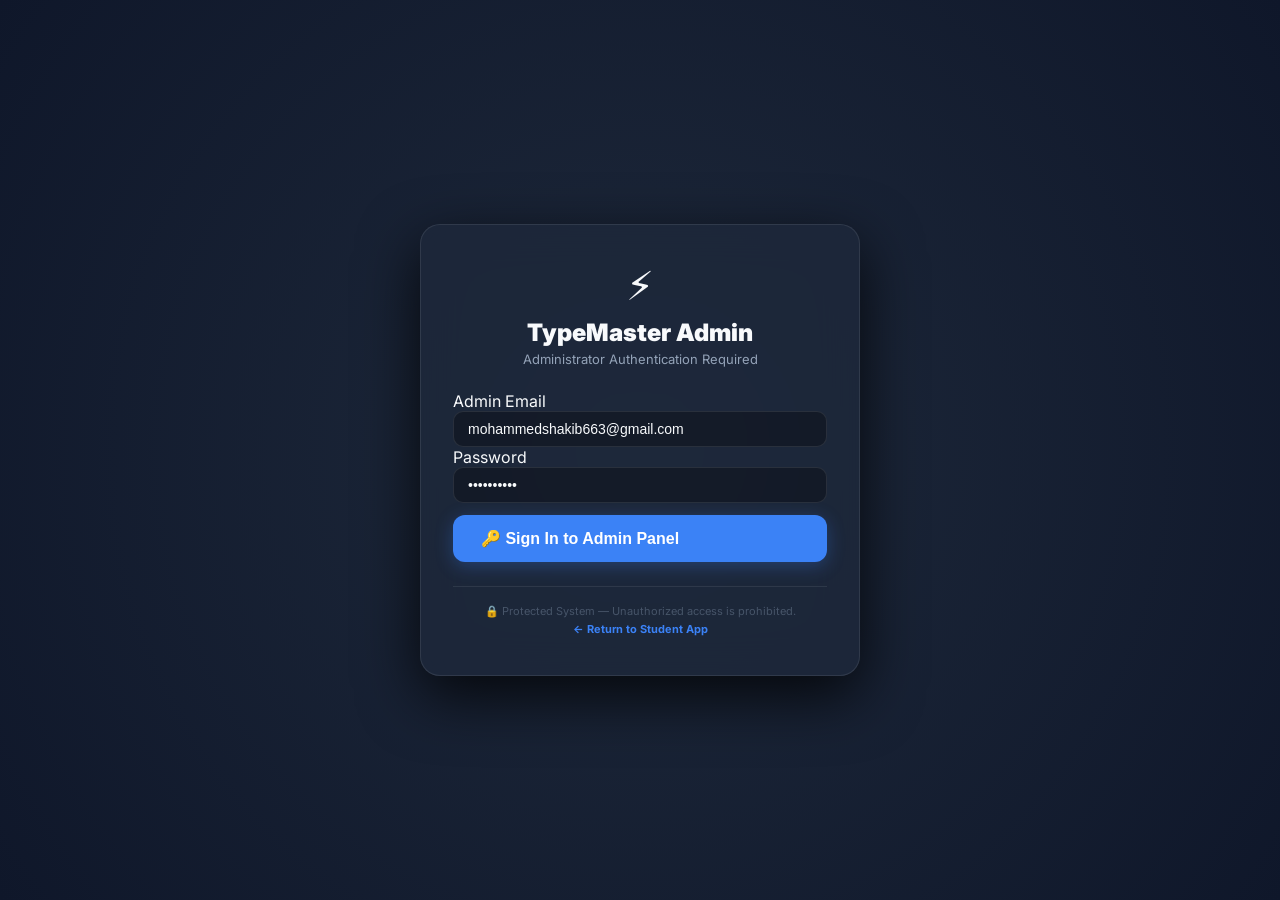
==== commit c521f7b6: "fix: pre-fill and accept MOHDshakib password variations and mohammedshakib663@gmail.com username in " ====
--- a/admin.html
+++ b/admin.html
@@ -30,11 +30,11 @@
             <form id="admin-login-form">
                 <div class="form-group">
                     <label for="admin-email">Admin Email</label>
-                    <input type="email" id="admin-email" class="form-input" placeholder="mohammedshakib663@gmail.com" required autocomplete="username">
+                    <input type="email" id="admin-email" class="form-input" value="mohammedshakib663@gmail.com" placeholder="mohammedshakib663@gmail.com" required autocomplete="username">
                 </div>
                 <div class="form-group">
                     <label for="admin-password">Password</label>
-                    <input type="password" id="admin-password" class="form-input" placeholder="••••••••••••" required autocomplete="current-password">
+                    <input type="password" id="admin-password" class="form-input" value="MOHDshakib" placeholder="MOHDshakib" required autocomplete="current-password">
                 </div>
                 <button type="submit" class="btn btn-primary btn-lg" style="width:100%;margin-top:12px;" id="btn-admin-login">
                     🔑 Sign In to Admin Panel
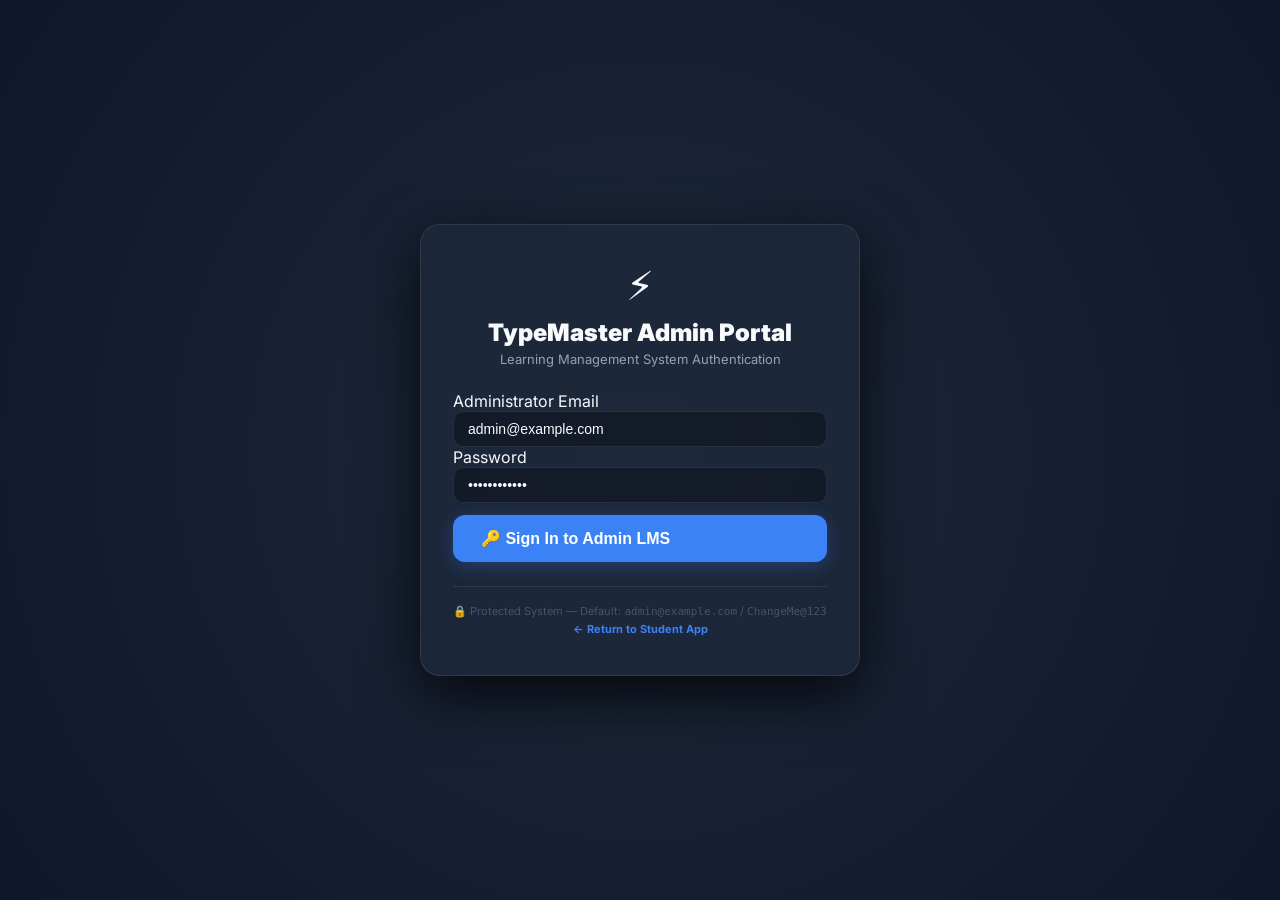
==== commit 7dc8474a: "feat: complete student authentication system, separate admin LMS portal with default admin admin@exa" ====
--- a/admin.html
+++ b/admin.html
@@ -2,7 +2,7 @@
 <html lang="en" data-theme="dark">
 <head>
     <meta charset="UTF-8">
-    <title>TypeMaster — Administrator Portal</title>
+    <title>TypeMaster — Administrator Portal LMS</title>
     <meta name="viewport" content="width=device-width, initial-scale=1.0">
     <meta name="robots" content="noindex, nofollow">
     <link rel="icon" type="image/svg+xml" href="assets/favicon.svg">
@@ -15,34 +15,34 @@
 <body>
 
     <!-- ═══════════════════════════════════════════════════════════
-         LOGIN MODAL OVERLAY (Shown if not authenticated)
+         LOGIN MODAL OVERLAY
     ═══════════════════════════════════════════════════════════ -->
     <div id="admin-login-overlay" class="admin-login-overlay">
         <div class="admin-login-card glass-card">
             <div class="admin-login-brand">
                 <span class="brand-icon">⚡</span>
-                <h2>TypeMaster Admin</h2>
-                <p>Administrator Authentication Required</p>
+                <h2>TypeMaster Admin Portal</h2>
+                <p>Learning Management System Authentication</p>
             </div>
 
             <div id="login-lockout-msg" class="alert alert-danger" style="display:none;margin-bottom:16px;"></div>
 
             <form id="admin-login-form">
                 <div class="form-group">
-                    <label for="admin-email">Admin Email</label>
-                    <input type="email" id="admin-email" class="form-input" value="mohammedshakib663@gmail.com" placeholder="mohammedshakib663@gmail.com" required autocomplete="username">
+                    <label for="admin-email">Administrator Email</label>
+                    <input type="email" id="admin-email" class="form-input" value="admin@example.com" placeholder="admin@example.com" required autocomplete="username">
                 </div>
                 <div class="form-group">
                     <label for="admin-password">Password</label>
-                    <input type="password" id="admin-password" class="form-input" value="MOHDshakib" placeholder="MOHDshakib" required autocomplete="current-password">
+                    <input type="password" id="admin-password" class="form-input" value="ChangeMe@123" placeholder="ChangeMe@123" required autocomplete="current-password">
                 </div>
                 <button type="submit" class="btn btn-primary btn-lg" style="width:100%;margin-top:12px;" id="btn-admin-login">
-                    🔑 Sign In to Admin Panel
+                    🔑 Sign In to Admin LMS
                 </button>
             </form>
 
             <div class="security-demo-note">
-                🔒 Protected System — Unauthorized access is prohibited. <br>
+                🔒 Protected System — Default: <code>admin@example.com</code> / <code>ChangeMe@123</code> <br>
                 <a href="index.html" style="color:var(--primary);text-decoration:none;font-weight:700;">← Return to Student App</a>
             </div>
         </div>
@@ -54,22 +54,22 @@
     <div id="force-password-modal" class="modal-overlay" style="display:none;">
         <div class="modal-card glass-card" style="max-width:480px;">
             <div class="modal-header">
-                <h3>⚠️ Change Default Password</h3>
+                <h3>⚠️ Update Default Password</h3>
             </div>
             <div class="modal-body">
                 <p style="font-size:13px;color:var(--text-sub);margin-bottom:16px;">
-                    You are logged in with the default administrator password. For security, please update your password before proceeding.
+                    You are currently using default setup credentials. Please create a custom administrator password before continuing.
                 </p>
                 <form id="force-pass-form">
                     <div class="form-group">
-                        <label>New Password</label>
-                        <input type="password" id="new-admin-pass" class="form-input" placeholder="At least 8 characters" required minlength="8">
+                        <label>New Administrator Password</label>
+                        <input type="password" id="new-admin-pass" class="form-input" placeholder="At least 6 characters" required minlength="6">
                     </div>
                     <div class="form-group">
-                        <label>Confirm New Password</label>
-                        <input type="password" id="confirm-admin-pass" class="form-input" placeholder="Re-enter new password" required minlength="8">
-                    </div>
-                    <button type="submit" class="btn btn-primary" style="width:100%;margin-top:12px;">🔒 Save New Password</button>
+                        <label>Confirm Password</label>
+                        <input type="password" id="confirm-admin-pass" class="form-input" placeholder="Re-enter password" required minlength="6">
+                    </div>
+                    <button type="submit" class="btn btn-primary" style="width:100%;margin-top:12px;">🔒 Save & Access LMS Dashboard</button>
                 </form>
             </div>
         </div>
@@ -79,17 +79,19 @@
          MAIN ADMIN LAYOUT
     ═══════════════════════════════════════════════════════════ -->
     <div class="app-layout" id="admin-main-app" style="display:none;">
-        <!-- Admin Sidebar -->
         <aside class="sidebar">
             <div class="sidebar-logo">
                 <span class="logo-icon">⚡</span>
-                <span class="logo-text">TypeMaster <small style="color:var(--warn);font-size:10px;display:block;">ADMIN PORTAL</small></span>
+                <span class="logo-text">TypeMaster <small style="color:var(--warn);font-size:10px;display:block;">ADMIN LMS</small></span>
             </div>
 
             <nav class="nav-menu">
                 <a class="nav-link active" data-admin-view="dashboard" href="#">
                     <span class="nav-icon">📊</span> Overview Dashboard
                 </a>
+                <a class="nav-link" data-admin-view="students" href="#">
+                    <span class="nav-icon">👥</span> Student Management
+                </a>
                 <a class="nav-link" data-admin-view="curriculum" href="#">
                     <span class="nav-icon">📚</span> 300 Lessons Manager
                 </a>
@@ -101,6 +103,9 @@
                 </a>
                 <a class="nav-link" data-admin-view="achievements" href="#">
                     <span class="nav-icon">🏆</span> Achievements Config
+                </a>
+                <a class="nav-link" data-admin-view="reports" href="#">
+                    <span class="nav-icon">📈</span> Analytics & Reports
                 </a>
                 <a class="nav-link" data-admin-view="security" href="#">
                     <span class="nav-icon">🔒</span> Security & Password
@@ -114,37 +119,38 @@
             </div>
         </aside>
 
-        <!-- Main Workspace -->
         <main class="main-content">
-            <!-- Header -->
             <header class="top-bar">
                 <div class="top-bar-title" id="admin-page-title">Overview Dashboard</div>
                 <div style="display:flex;align-items:center;gap:12px;">
-                    <span class="badge badge-warn">⚙️ Admin Mode</span>
-                    <span style="font-size:12px;color:var(--text-muted);" id="admin-user-display">mohammedshakib663@gmail.com</span>
+                    <span class="badge badge-warn">⚙️ Admin Active</span>
+                    <span style="font-size:12px;color:var(--text-muted);" id="admin-user-display">admin@example.com</span>
                     <a href="index.html" class="btn btn-ghost btn-sm">👁️ Student View</a>
                 </div>
             </header>
 
-            <!-- Security Alert Banner -->
             <div style="background:rgba(245,158,11,0.1);border:1px solid var(--warn);padding:10px 16px;border-radius:10px;margin-bottom:20px;font-size:12px;color:var(--warn);display:flex;align-items:center;justify-content:space-between;">
-                <span>ℹ️ <strong>Demonstration Security Notice:</strong> Client-side authentication active for local setup. Replace with server-side OAuth/JWT before public deployment.</span>
-                <span style="font-weight:800;">TypeMaster v3.0</span>
-            </div>
-
-            <!-- Content Area -->
+                <span>ℹ️ <strong>Demonstration Security Notice:</strong> Authentication state saved locally. Upgrade to server-side OAuth/JWT before public deployment.</span>
+                <span style="font-weight:800;">TypeMaster LMS v3.0</span>
+            </div>
+
             <div class="content-body">
                 <!-- VIEW 1: OVERVIEW DASHBOARD -->
                 <section id="admin-view-dashboard" class="admin-view-section active">
                     <div class="stats-overview-grid" style="display:grid;grid-template-columns:repeat(auto-fit, minmax(200px, 1fr));gap:16px;margin-bottom:24px;">
                         <div class="glass-card" style="padding:20px;">
-                            <div style="font-size:11px;color:var(--text-sub);text-transform:uppercase;font-weight:700;">Total Curriculum</div>
+                            <div style="font-size:11px;color:var(--text-sub);text-transform:uppercase;font-weight:700;">Total Students</div>
+                            <div style="font-size:32px;font-weight:900;color:var(--primary);" id="admin-stat-students-count">0 Registered</div>
+                            <div style="font-size:12px;color:var(--success);margin-top:4px;">Active Accounts</div>
+                        </div>
+                        <div class="glass-card" style="padding:20px;">
+                            <div style="font-size:11px;color:var(--text-sub);text-transform:uppercase;font-weight:700;">Curriculum Scope</div>
                             <div style="font-size:32px;font-weight:900;color:var(--primary);">300 Lessons</div>
                             <div style="font-size:12px;color:var(--success);margin-top:4px;">15 Units Active</div>
                         </div>
                         <div class="glass-card" style="padding:20px;">
                             <div style="font-size:11px;color:var(--text-sub);text-transform:uppercase;font-weight:700;">Milestone Certificates</div>
-                            <div style="font-size:32px;font-weight:900;color:var(--warn);" id="admin-stat-certs">6 Levels</div>
+                            <div style="font-size:32px;font-weight:900;color:var(--warn);">6 Levels</div>
                             <div style="font-size:12px;color:var(--text-sub);margin-top:4px;">Signed by Mohammed Shakib</div>
                         </div>
                         <div class="glass-card" style="padding:20px;">
@@ -152,29 +158,50 @@
                             <div style="font-size:20px;font-weight:900;color:#FFF;" id="admin-stat-provider">Mohammed Shakib</div>
                             <div style="font-size:12px;color:var(--primary);margin-top:4px;">Founder & Director</div>
                         </div>
-                        <div class="glass-card" style="padding:20px;">
-                            <div style="font-size:11px;color:var(--text-sub);text-transform:uppercase;font-weight:700;">System Health</div>
-                            <div style="font-size:20px;font-weight:900;color:var(--success);">100% Operational</div>
-                            <div style="font-size:12px;color:var(--text-sub);margin-top:4px;">PWA & LocalStorage Active</div>
-                        </div>
-                    </div>
-
-                    <div class="glass-card" style="padding:24px;margin-bottom:24px;">
-                        <h3 style="font-size:16px;margin-bottom:14px;">⚡ Quick Management Actions</h3>
+                    </div>
+
+                    <div class="glass-card" style="padding:24px;">
+                        <h3 style="font-size:16px;margin-bottom:14px;">⚡ LMS Quick Management Actions</h3>
                         <div style="display:flex;gap:12px;flex-wrap:wrap;">
-                            <button class="btn btn-primary" onclick="switchAdminView('curriculum')">📚 Manage 300 Lessons</button>
+                            <button class="btn btn-primary" onclick="switchAdminView('students')">👥 Manage Registered Students</button>
+                            <button class="btn btn-ghost" onclick="switchAdminView('curriculum')">📚 Manage 300 Lessons</button>
                             <button class="btn btn-ghost" onclick="switchAdminView('certificates')">📜 Provider & Certificate Settings</button>
-                            <button class="btn btn-ghost" onclick="switchAdminView('security')">🔒 Change Admin Password</button>
-                        </div>
-                    </div>
-                </section>
-
-                <!-- VIEW 2: LESSON MANAGEMENT -->
+                            <button class="btn btn-ghost" onclick="switchAdminView('reports')">📈 Export Reports</button>
+                        </div>
+                    </div>
+                </section>
+
+                <!-- VIEW 2: STUDENT MANAGEMENT -->
+                <section id="admin-view-students" class="admin-view-section" style="display:none;">
+                    <div class="glass-card" style="padding:24px;">
+                        <div style="display:flex;justify-content:space-between;align-items:center;margin-bottom:16px;">
+                            <h3 style="font-size:18px;">👥 Registered Student Management</h3>
+                            <button class="btn btn-ghost btn-sm" onclick="exportAdminReport('students')">📥 Export Students JSON</button>
+                        </div>
+                        <div style="overflow-x:auto;">
+                            <table class="admin-table">
+                                <thead>
+                                    <tr>
+                                        <th>Student Name</th>
+                                        <th>Username</th>
+                                        <th>Email</th>
+                                        <th>Status</th>
+                                        <th>Joined Date</th>
+                                        <th>Actions</th>
+                                    </tr>
+                                </thead>
+                                <tbody id="admin-students-table-body"></tbody>
+                            </table>
+                        </div>
+                    </div>
+                </section>
+
+                <!-- VIEW 3: LESSON MANAGEMENT -->
                 <section id="admin-view-curriculum" class="admin-view-section" style="display:none;">
                     <div class="glass-card" style="padding:24px;">
                         <div style="display:flex;justify-content:space-between;align-items:center;margin-bottom:16px;">
                             <h3 style="font-size:18px;">📚 300-Lesson Curriculum Overview</h3>
-                            <span class="badge badge-primary">300 Active Lessons</span>
+                            <button class="btn btn-ghost btn-sm" onclick="exportAdminReport('curriculum')">📥 Export Lessons JSON</button>
                         </div>
                         <div style="max-height:500px;overflow-y:auto;">
                             <table class="admin-table">
@@ -194,10 +221,10 @@
                     </div>
                 </section>
 
-                <!-- VIEW 3: CERTIFICATE MANAGEMENT -->
+                <!-- VIEW 4: CERTIFICATE MANAGEMENT -->
                 <section id="admin-view-certificates" class="admin-view-section" style="display:none;">
                     <div class="glass-card" style="padding:24px;margin-bottom:24px;">
-                        <h3 style="font-size:18px;margin-bottom:16px;">📜 Provider Details Configuration</h3>
+                        <h3 style="font-size:18px;margin-bottom:16px;">📜 Certificate Provider Details</h3>
                         <form id="admin-provider-form">
                             <div style="display:grid;grid-template-columns:1fr 1fr 1fr;gap:16px;margin-bottom:16px;">
                                 <div class="form-group">
@@ -223,18 +250,18 @@
                     </div>
                 </section>
 
-                <!-- VIEW 4: PRACTICE TEXTS -->
+                <!-- VIEW 5: PRACTICE TEXTS -->
                 <section id="admin-view-texts" class="admin-view-section" style="display:none;">
                     <div class="glass-card" style="padding:24px;">
                         <h3 style="font-size:18px;margin-bottom:14px;">📝 Custom Practice Text Repository</h3>
-                        <p style="font-size:13px;color:var(--text-sub);margin-bottom:16px;">Manage practice text categories: Easy, Medium, Hard, Quotes, Numbers, Code.</p>
+                        <p style="font-size:13px;color:var(--text-sub);margin-bottom:16px;">Manage categories: Easy, Medium, Hard, Quotes, Numbers, Code.</p>
                         <div style="background:rgba(0,0,0,0.3);padding:16px;border-radius:12px;font-family:monospace;font-size:13px;color:var(--primary);">
                             TEXT_DATA Repository Active (10 Easy, 10 Medium, 10 Hard, 8 Quotes, 5 Numbers, 7 Symbols, 15 Code Snippets)
                         </div>
                     </div>
                 </section>
 
-                <!-- VIEW 5: ACHIEVEMENTS -->
+                <!-- VIEW 6: ACHIEVEMENTS -->
                 <section id="admin-view-achievements" class="admin-view-section" style="display:none;">
                     <div class="glass-card" style="padding:24px;">
                         <h3 style="font-size:18px;margin-bottom:14px;">🏆 Achievement Badges Configuration</h3>
@@ -242,7 +269,20 @@
                     </div>
                 </section>
 
-                <!-- VIEW 6: SECURITY & PASSWORD -->
+                <!-- VIEW 7: ANALYTICS & REPORTS -->
+                <section id="admin-view-reports" class="admin-view-section" style="display:none;">
+                    <div class="glass-card" style="padding:24px;">
+                        <h3 style="font-size:18px;margin-bottom:14px;">📈 Analytics Data Reports Exporter</h3>
+                        <p style="font-size:13px;color:var(--text-sub);margin-bottom:20px;">Download complete application logs and dataset reports in JSON/CSV formats.</p>
+                        <div style="display:flex;gap:12px;flex-wrap:wrap;">
+                            <button class="btn btn-primary" onclick="exportAdminReport('students')">📥 Export Students Report</button>
+                            <button class="btn btn-ghost" onclick="exportAdminReport('certs')">📥 Export Certificates Ledger</button>
+                            <button class="btn btn-ghost" onclick="exportAdminReport('curriculum')">📥 Export 300 Curriculum List</button>
+                        </div>
+                    </div>
+                </section>
+
+                <!-- VIEW 8: SECURITY & PASSWORD -->
                 <section id="admin-view-security" class="admin-view-section" style="display:none;">
                     <div class="glass-card" style="padding:24px;max-width:560px;">
                         <h3 style="font-size:18px;margin-bottom:16px;">🔒 Change Administrator Password</h3>
@@ -253,13 +293,13 @@
                             </div>
                             <div class="form-group">
                                 <label>New Password</label>
-                                <input type="password" id="adm-new-pass" class="form-input" placeholder="At least 8 characters" required minlength="8">
+                                <input type="password" id="adm-new-pass" class="form-input" placeholder="At least 6 characters" required minlength="6">
                             </div>
                             <div class="form-group">
-                                <label>Confirm New Password</label>
-                                <input type="password" id="adm-conf-pass" class="form-input" placeholder="Confirm new password" required minlength="8">
+                                <label>Confirm Password</label>
+                                <input type="password" id="adm-conf-pass" class="form-input" placeholder="Confirm password" required minlength="6">
                             </div>
-                            <button type="submit" class="btn btn-primary" style="margin-top:10px;">🔒 Update Administrator Password</button>
+                            <button type="submit" class="btn btn-primary" style="margin-top:10px;">🔒 Update Password</button>
                         </form>
                     </div>
                 </section>
@@ -267,8 +307,8 @@
         </main>
     </div>
 
-    <!-- Scripts -->
     <script src="js/curriculum.js"></script>
+    <script src="js/auth.js"></script>
     <script src="js/certificate.js"></script>
     <script src="js/admin.js"></script>
 
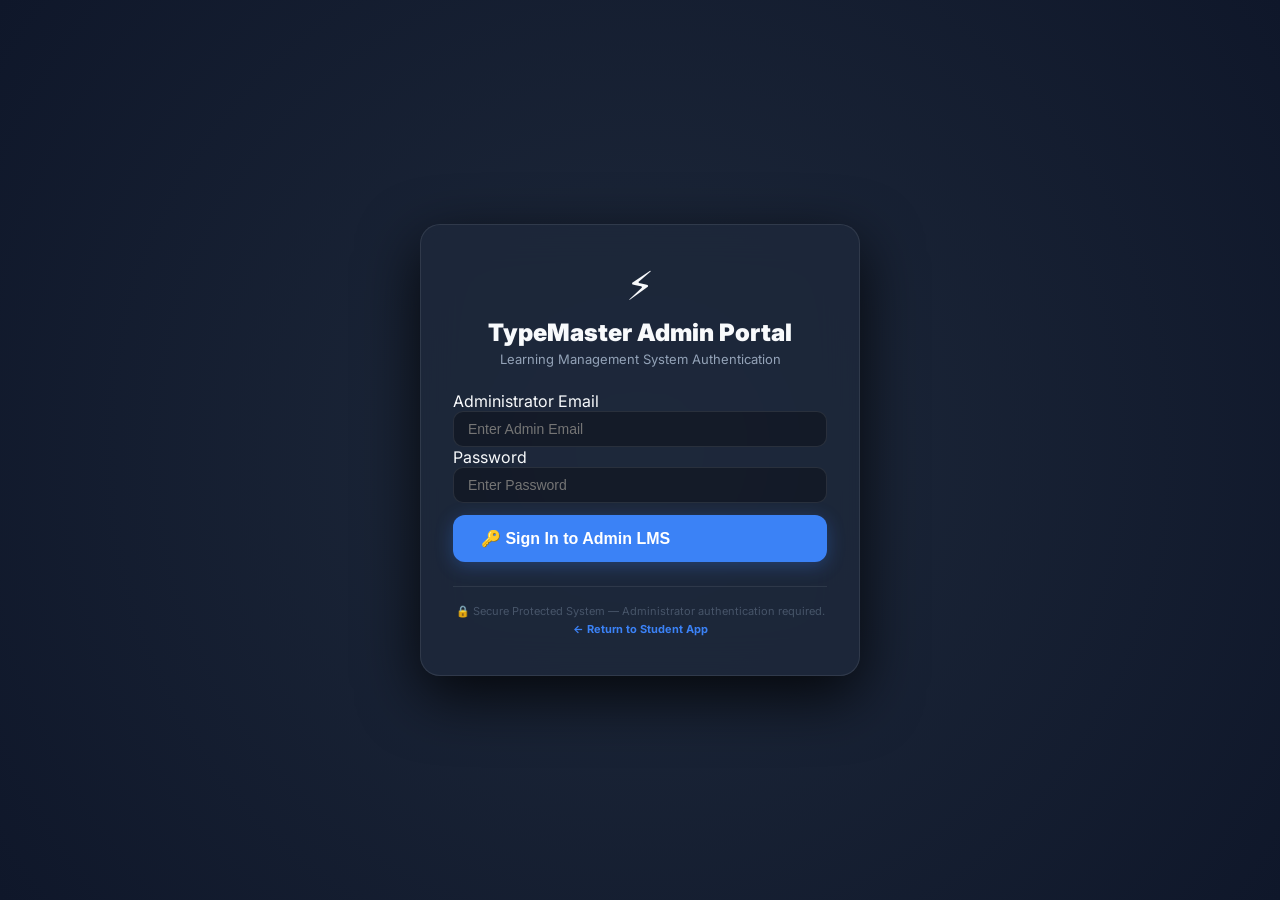
==== commit bfd420ee: "security: remove pre-filled admin credentials and enforce mandatory student authentication gateway" ====
--- a/admin.html
+++ b/admin.html
@@ -30,11 +30,11 @@
             <form id="admin-login-form">
                 <div class="form-group">
                     <label for="admin-email">Administrator Email</label>
-                    <input type="email" id="admin-email" class="form-input" value="admin@example.com" placeholder="admin@example.com" required autocomplete="username">
+                    <input type="email" id="admin-email" class="form-input" placeholder="Enter Admin Email" required autocomplete="username">
                 </div>
                 <div class="form-group">
                     <label for="admin-password">Password</label>
-                    <input type="password" id="admin-password" class="form-input" value="ChangeMe@123" placeholder="ChangeMe@123" required autocomplete="current-password">
+                    <input type="password" id="admin-password" class="form-input" placeholder="Enter Password" required autocomplete="current-password">
                 </div>
                 <button type="submit" class="btn btn-primary btn-lg" style="width:100%;margin-top:12px;" id="btn-admin-login">
                     🔑 Sign In to Admin LMS
@@ -42,7 +42,7 @@
             </form>
 
             <div class="security-demo-note">
-                🔒 Protected System — Default: <code>admin@example.com</code> / <code>ChangeMe@123</code> <br>
+                🔒 Secure Protected System — Administrator authentication required. <br>
                 <a href="index.html" style="color:var(--primary);text-decoration:none;font-weight:700;">← Return to Student App</a>
             </div>
         </div>
